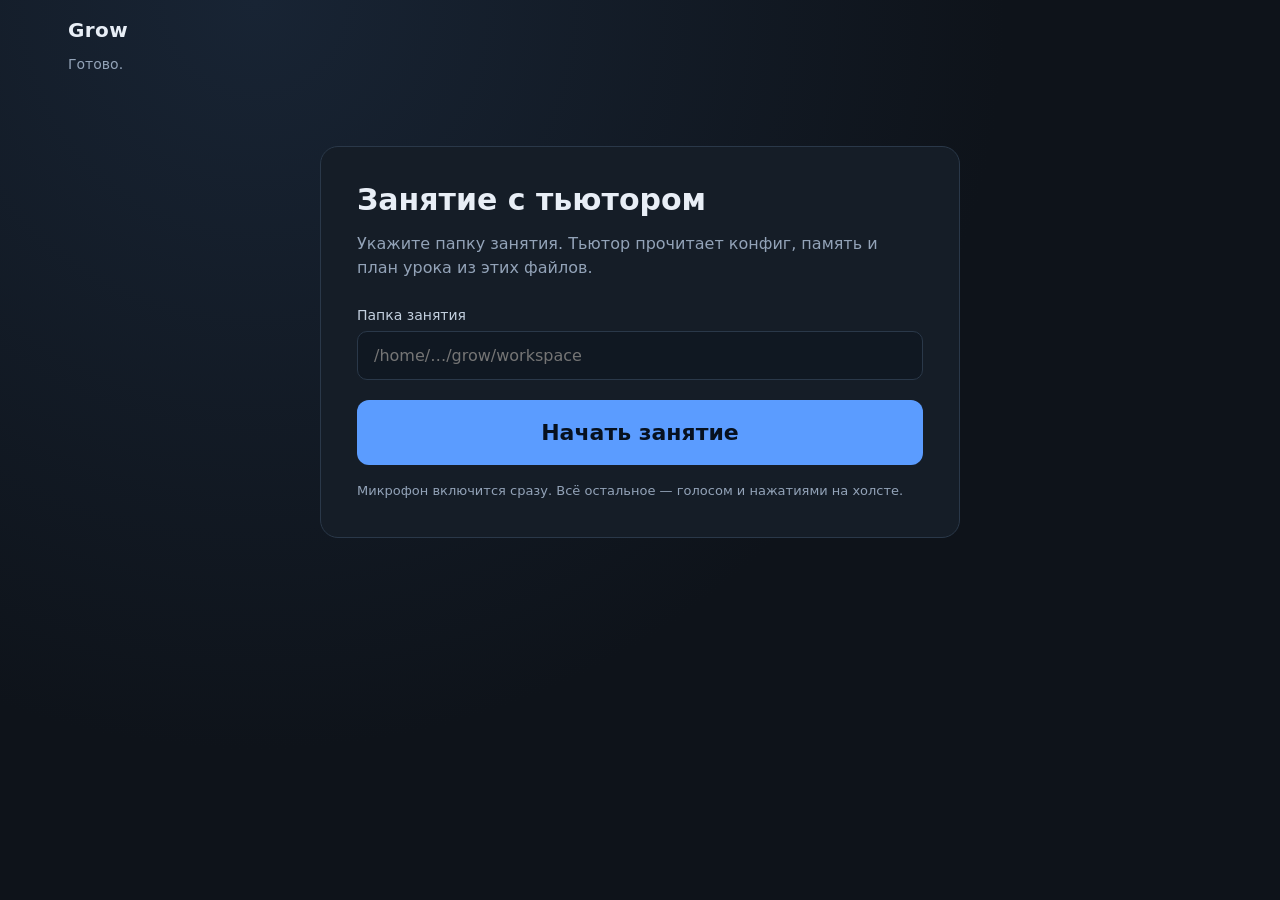
==== src/ui/index.html @ fddc99b2 "build: Grow demo proxy, UI, console, after-loop (units U1–U6) Co-authored-by: Cody (Coder agent) <zi" ====
<!doctype html>
<html lang="ru">
  <head>
    <meta charset="utf-8" />
    <meta name="viewport" content="width=device-width, initial-scale=1" />
    <title>Grow — занятие</title>
    <link rel="stylesheet" href="./style.css" />
  </head>
  <body>
    <header class="topbar">
      <div class="brand">Grow</div>
      <div id="session-meta" class="session-meta" hidden>
        <span id="clock" class="clock">00:00</span>
        <span id="beat" class="beat">этап: —</span>
      </div>
    </header>

    <div id="status" class="status" role="status" aria-live="polite">Готово.</div>

    <main class="main">
      <section id="screen-landing" class="screen landing">
        <h1>Занятие с тьютором</h1>
        <p class="lede">
          Укажите папку занятия. Тьютор прочитает конфиг, память и план урока из
          этих файлов.
        </p>
        <label class="field-label" for="workspace-path">Папка занятия</label>
        <input
          id="workspace-path"
          class="path-input"
          type="text"
          spellcheck="false"
          autocomplete="off"
          placeholder="/home/…/grow/workspace"
        />
        <button id="start-button" class="start-button" type="button">Начать занятие</button>
        <p class="hint">
          Микрофон включится сразу. Всё остальное — голосом и нажатиями на холсте.
        </p>
      </section>

      <section id="screen-session" class="screen session" hidden>
        <div class="session-head">
          <button id="close-button" class="close-button" type="button">Завершить занятие</button>
        </div>

        <div class="session-body">
          <div id="canvas" class="canvas" aria-live="polite">
            <p id="canvas-empty" class="canvas-empty">холст пуст</p>

            <section id="widget-tenframe" class="widget tenframe-widget" hidden>
              <h2>Рамка из десяти</h2>
              <div id="tenframe-grid" class="tenframe-grid"></div>
              <p id="tenframe-caption" class="widget-caption"></p>
            </section>

            <section id="widget-numberline" class="widget numberline-widget" hidden>
              <h2>Числовая прямая</h2>
              <div id="numberline" class="numberline"></div>
            </section>

            <section id="widget-choices" class="widget choice-widget" hidden>
              <h2>Выбери ответ</h2>
              <div id="choices-grid" class="choices-grid"></div>
            </section>

            <div id="text-blocks" class="text-blocks"></div>
          </div>

          <aside class="transcript-panel">
            <h2>Разговор</h2>
            <div id="transcript" class="transcript"></div>
          </aside>
        </div>
      </section>

      <section id="screen-closed" class="screen closed" hidden>
        <h1>сессия сохранена</h1>
        <p id="after-status" class="after-status">после сессии: —</p>
        <button id="new-session-button" class="start-button" type="button" disabled>
          Новое занятие
        </button>
        <button id="exit-button" class="link-button" type="button">выйти</button>
      </section>
    </main>

    <script type="module" src="./app.js"></script>
  </body>
</html>
---- src/ui/style.css ----
:root {
  color-scheme: dark;
  --bg: #0e131a;
  --panel: #151d27;
  --panel-2: #1b2531;
  --border: #2a3849;
  --text: #e8eef6;
  --muted: #93a3b8;
  --accent: #5b9cff;
  --accent-ink: #07111f;
  --green: #4fd68b;
  --red: #ff6b6b;
  --red-dark: #b32b2b;
  --yellow: #f2c14e;
  font-family: ui-sans-serif, system-ui, -apple-system, "Segoe UI", sans-serif;
}

* {
  box-sizing: border-box;
}

[hidden] {
  display: none !important;
}

html,
body {
  min-height: 100%;
}

body {
  margin: 0;
  background: radial-gradient(circle at 20% 0%, #182434 0%, var(--bg) 55%);
  color: var(--text);
}

.topbar {
  display: flex;
  align-items: center;
  justify-content: space-between;
  gap: 16px;
  padding: 18px 28px 10px;
  max-width: 1200px;
  margin: 0 auto;
}

.brand {
  font-size: 20px;
  font-weight: 750;
  letter-spacing: 0.02em;
}

.session-meta {
  display: flex;
  align-items: center;
  gap: 16px;
}

.clock {
  font-variant-numeric: tabular-nums;
  font-size: 20px;
  font-weight: 650;
  letter-spacing: 0.04em;
}

.beat {
  font-size: 14px;
  color: var(--muted);
}

.status {
  max-width: 1200px;
  margin: 0 auto;
  padding: 4px 28px 12px;
  min-height: 28px;
  font-size: 14px;
  color: var(--muted);
}

.status[data-tone="ok"] {
  color: var(--green);
}

.status[data-tone="error"] {
  color: var(--red);
}

.main {
  max-width: 1200px;
  margin: 0 auto;
  padding: 8px 28px 48px;
}

.screen h1 {
  margin: 0 0 14px;
  font-size: 30px;
  line-height: 1.15;
}

/* --- Landing ------------------------------------------------------------ */

.landing {
  max-width: 640px;
  margin: 6vh auto 0;
  background: var(--panel);
  border: 1px solid var(--border);
  border-radius: 18px;
  padding: 36px;
}

.lede {
  margin: 0 0 26px;
  color: var(--muted);
  line-height: 1.55;
  font-size: 16px;
}

.field-label {
  display: block;
  margin-bottom: 8px;
  font-size: 14px;
  color: #c3d0df;
}

.path-input {
  width: 100%;
  padding: 14px 16px;
  border-radius: 10px;
  border: 1px solid var(--border);
  background: #101822;
  color: var(--text);
  font: inherit;
  font-size: 16px;
}

.path-input:focus {
  outline: 2px solid var(--accent);
  outline-offset: 1px;
}

.start-button {
  width: 100%;
  margin-top: 20px;
  padding: 20px 24px;
  border: 0;
  border-radius: 12px;
  background: var(--accent);
  color: var(--accent-ink);
  font: inherit;
  font-size: 22px;
  font-weight: 750;
  cursor: pointer;
}

.start-button:hover:not(:disabled) {
  filter: brightness(1.08);
}

.start-button:disabled {
  opacity: 0.45;
  cursor: default;
}

.hint {
  margin: 16px 0 0;
  font-size: 13px;
  color: var(--muted);
  line-height: 1.5;
}

/* --- Session ------------------------------------------------------------ */

.session-head {
  display: flex;
  justify-content: flex-end;
  margin-bottom: 14px;
}

.close-button {
  padding: 14px 24px;
  border: 1px solid #7c2626;
  border-radius: 12px;
  background: var(--red-dark);
  color: #ffe9e9;
  font: inherit;
  font-size: 17px;
  font-weight: 700;
  cursor: pointer;
}

.close-button:hover:not(:disabled) {
  background: #c93a3a;
}

.close-button:disabled {
  opacity: 0.5;
  cursor: default;
}

.session-body {
  display: grid;
  grid-template-columns: minmax(0, 1fr) 340px;
  gap: 20px;
  align-items: start;
}

.canvas {
  min-height: 460px;
  background: var(--panel);
  border: 1px solid var(--border);
  border-radius: 18px;
  padding: 26px;
}

.canvas-empty {
  margin: 30px 0;
  text-align: center;
  color: #6f8095;
  font-size: 16px;
}

.widget {
  margin-bottom: 28px;
}

.widget h2,
.transcript-panel h2 {
  margin: 0 0 14px;
  font-size: 13px;
  font-weight: 650;
  letter-spacing: 0.08em;
  text-transform: uppercase;
  color: var(--muted);
}

.widget-caption {
  margin: 12px 0 0;
  font-size: 15px;
  color: var(--muted);
}

/* Ten-frame */

.tenframe-grid {
  display: grid;
  grid-template-columns: repeat(5, minmax(0, 1fr));
  gap: 10px;
  max-width: 560px;
}

.tenframe-cell {
  aspect-ratio: 1 / 1;
  border-radius: 12px;
  border: 2px solid #3a4a5e;
  background: #101822;
  cursor: pointer;
  transition: background 120ms ease, border-color 120ms ease;
}

.tenframe-cell:hover {
  border-color: #5f7a99;
}

.tenframe-cell.filled {
  background: var(--accent);
  border-color: var(--accent);
}

/* Number line */

.numberline {
  position: relative;
  height: 104px;
  margin: 26px 28px 0;
}

.numberline-axis {
  position: absolute;
  left: 0;
  right: 0;
  top: 44px;
  height: 3px;
  border-radius: 2px;
  background: #43556c;
}

.numberline-tick {
  position: absolute;
  top: 64px;
  transform: translateX(-50%);
  font-size: 15px;
  font-variant-numeric: tabular-nums;
  color: #aebed2;
}

.numberline-tick::before {
  content: "";
  position: absolute;
  left: 50%;
  top: -27px;
  width: 2px;
  height: 17px;
  transform: translateX(-50%);
  background: #43556c;
}

.numberline-marker {
  position: absolute;
  top: 2px;
  width: 36px;
  height: 36px;
  transform: translateX(-50%);
  border-radius: 50%;
  background: var(--yellow);
  color: #261d05;
  font-size: 16px;
  font-weight: 800;
  display: flex;
  align-items: center;
  justify-content: center;
  box-shadow: 0 4px 14px rgba(242, 193, 78, 0.35);
}

.numberline-marker::after {
  content: "";
  position: absolute;
  bottom: -7px;
  left: 50%;
  transform: translateX(-50%);
  border-left: 6px solid transparent;
  border-right: 6px solid transparent;
  border-top: 8px solid var(--yellow);
}

/* Choice cards */

.choices-grid {
  display: grid;
  grid-template-columns: repeat(auto-fit, minmax(150px, 1fr));
  gap: 14px;
  max-width: 680px;
}

.choice-card {
  padding: 26px 18px;
  border: 2px solid #3a4a5e;
  border-radius: 16px;
  background: #101822;
  color: var(--text);
  font: inherit;
  font-size: 30px;
  font-weight: 750;
  cursor: pointer;
  transition: border-color 120ms ease, background 120ms ease;
}

.choice-card:hover {
  border-color: #5f7a99;
}

.choice-card.selected {
  border-color: var(--green);
  background: #143024;
  color: #c9f7dc;
}

/* Rolling text blocks */

.text-blocks {
  display: flex;
  flex-direction: column;
  gap: 10px;
  max-height: 220px;
  overflow-y: auto;
}

.text-block {
  margin: 0;
  padding: 16px 18px;
  border-radius: 12px;
  background: var(--panel-2);
  border: 1px solid var(--border);
  font-size: 21px;
  line-height: 1.45;
}

/* Transcript */

.transcript-panel {
  background: var(--panel);
  border: 1px solid var(--border);
  border-radius: 18px;
  padding: 22px;
  position: sticky;
  top: 16px;
}

.transcript {
  height: calc(100vh - 250px);
  min-height: 260px;
  max-height: 620px;
  overflow-y: auto;
  padding-right: 6px;
}

.transcript-line {
  margin: 0 0 12px;
  font-size: 16px;
  line-height: 1.5;
}

.transcript-label {
  display: block;
  font-size: 11px;
  font-weight: 700;
  letter-spacing: 0.08em;
  text-transform: uppercase;
  color: var(--muted);
  margin-bottom: 2px;
}

.transcript-line.tutor .transcript-label {
  color: #7fb0ff;
}

.transcript-line.child .transcript-label {
  color: #66d99a;
}

.transcript-line.partial .transcript-text {
  opacity: 0.55;
  font-style: italic;
}

.transcript-empty {
  margin: 0;
  color: #6f8095;
  font-size: 15px;
}

/* --- Closed ------------------------------------------------------------- */

.closed {
  max-width: 560px;
  margin: 8vh auto 0;
  text-align: center;
  background: var(--panel);
  border: 1px solid var(--border);
  border-radius: 18px;
  padding: 44px 36px;
}

.after-status {
  margin: 0 0 24px;
  color: var(--muted);
  font-size: 17px;
}

.after-status.error {
  color: var(--red);
}

.link-button {
  margin-top: 18px;
  border: 0;
  background: none;
  color: var(--muted);
  font: inherit;
  font-size: 14px;
  text-decoration: underline;
  cursor: pointer;
}

@media (max-width: 900px) {
  .session-body {
    grid-template-columns: 1fr;
  }

  .transcript-panel {
    position: static;
  }

  .transcript {
    height: 30vh;
    min-height: 180px;
  }

  .canvas {
    min-height: 360px;
    padding: 18px;
  }

  .landing,
  .closed {
    margin-top: 3vh;
    padding: 26px;
  }

  .topbar,
  .status,
  .main {
    padding-left: 16px;
    padding-right: 16px;
  }
}
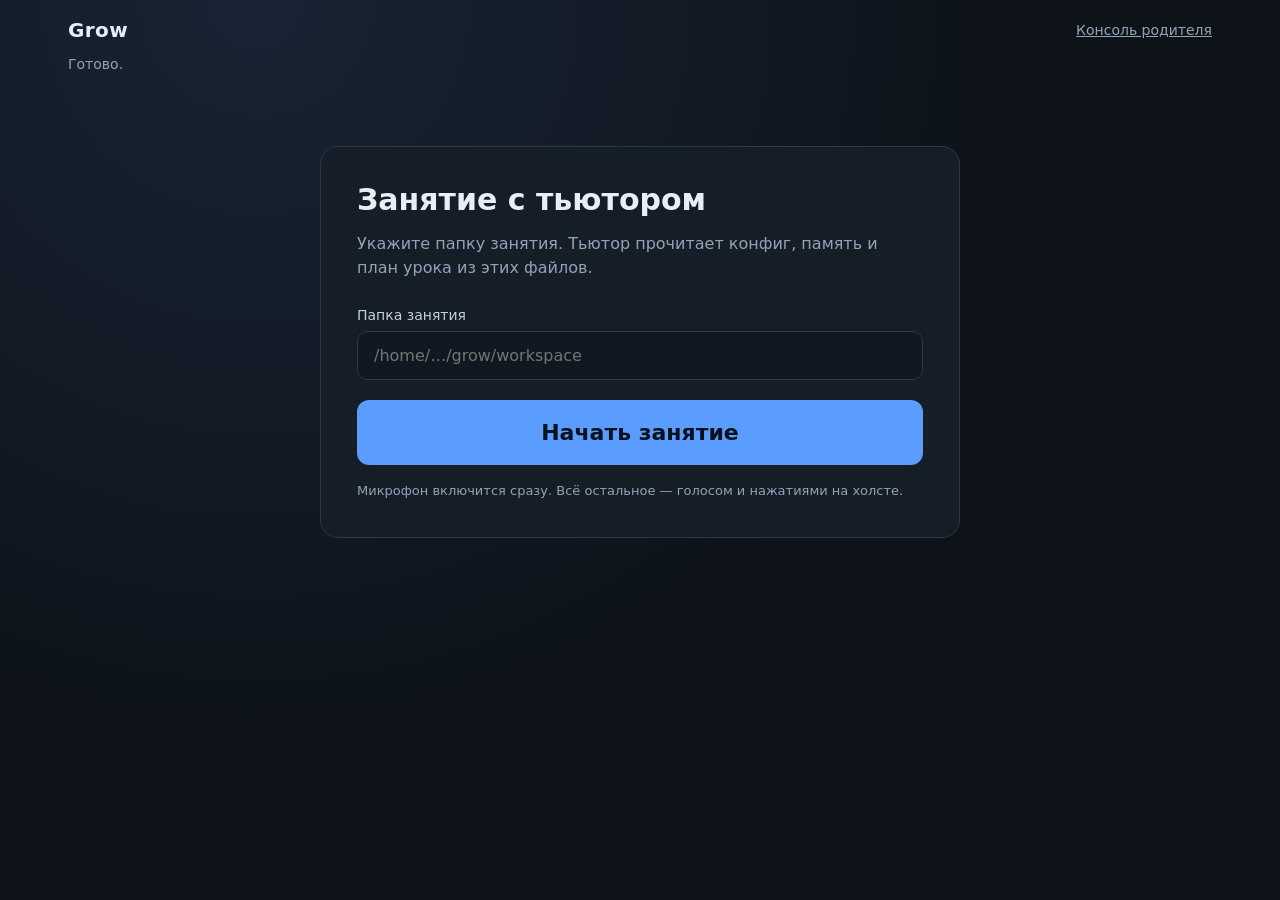
==== commit 1b56e272: "Add console polish, exe icon, recent workspaces, and extend beat (U15-U17) - U15: parent-console pol" ====
--- a/src/ui/index.html
+++ b/src/ui/index.html
@@ -9,9 +9,12 @@
   <body>
     <header class="topbar">
       <div class="brand">Grow</div>
-      <div id="session-meta" class="session-meta" hidden>
-        <span id="clock" class="clock">00:00</span>
-        <span id="beat" class="beat">этап: —</span>
+      <div style="display: flex; align-items: center; justify-content: flex-end; gap: 12px">
+        <div id="session-meta" class="session-meta" hidden>
+          <span id="clock" class="clock">00:00</span>
+          <span id="beat" class="beat">этап: —</span>
+        </div>
+        <a class="link-button" href="/console" style="margin-top: 0">Консоль родителя</a>
       </div>
     </header>
 
@@ -25,6 +28,10 @@
           этих файлов.
         </p>
         <label class="field-label" for="workspace-path">Папка занятия</label>
+        <div id="recent-row" class="recent-row" hidden>
+          <span class="recent-label">Недавние:</span>
+          <select id="recent-select" class="recent-select" aria-label="Недавние папки"></select>
+        </div>
         <input
           id="workspace-path"
           class="path-input"
--- a/src/ui/style.css
+++ b/src/ui/style.css
@@ -138,6 +138,36 @@
   outline-offset: 1px;
 }
 
+.recent-row {
+  display: flex;
+  align-items: center;
+  gap: 8px;
+  margin: 0 0 10px;
+}
+
+.recent-label {
+  flex: 0 0 auto;
+  font-size: 14px;
+  color: var(--muted);
+}
+
+.recent-select {
+  flex: 1 1 auto;
+  min-width: 0;
+  padding: 14px 16px;
+  border-radius: 10px;
+  border: 1px solid var(--border);
+  background: #101822;
+  color: var(--text);
+  font: inherit;
+  font-size: 16px;
+}
+
+.recent-select:focus {
+  outline: 2px solid var(--accent);
+  outline-offset: 1px;
+}
+
 .start-button {
   width: 100%;
   margin-top: 20px;
